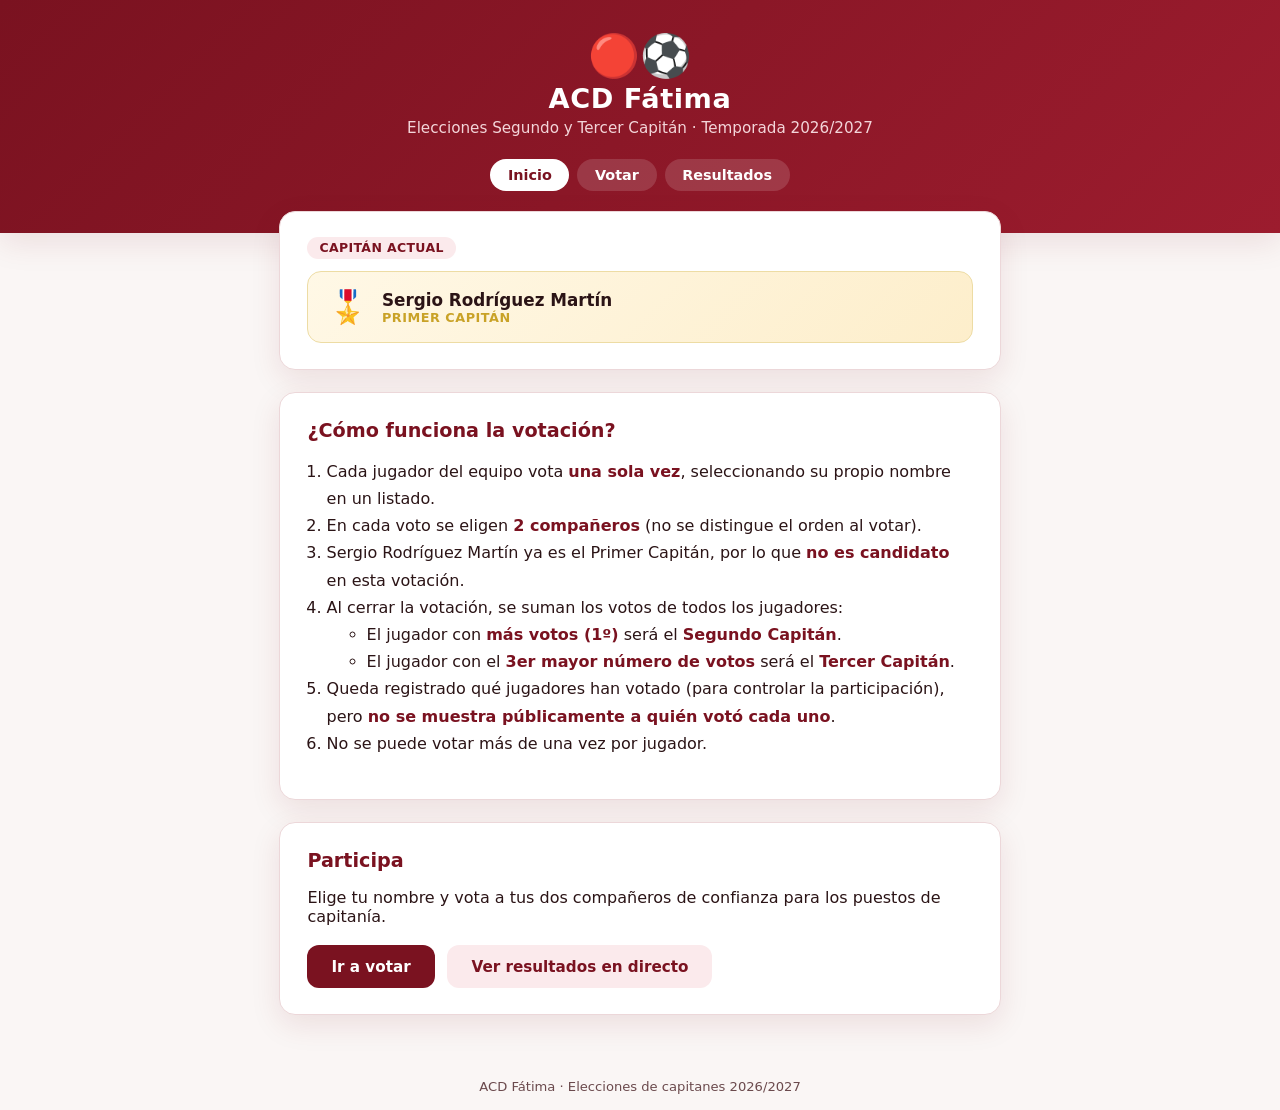
==== index.html @ 531536df "Sitio de elecciones de capitanes ACD Fatima 2026/2027 Web estatica para GitHub Pages: portada con no" ====
<!doctype html>
<html lang="es">
<head>
  <meta charset="UTF-8" />
  <meta name="viewport" content="width=device-width, initial-scale=1.0" />
  <title>Elecciones Capitanes ACD Fátima 2026/2027</title>
  <link rel="stylesheet" href="assets/style.css" />
</head>
<body>
  <header class="top">
    <div class="escudo">🔴⚽</div>
    <h1>ACD Fátima</h1>
    <p>Elecciones Segundo y Tercer Capitán · Temporada 2026/2027</p>
    <nav class="tabs">
      <a href="index.html" class="activo">Inicio</a>
      <a href="votar.html">Votar</a>
      <a href="resultados.html">Resultados</a>
    </nav>
  </header>

  <main>
    <div class="card">
      <span class="pill">Capitán actual</span>
      <div class="capitan-actual" style="margin-top:0.8rem">
        <div class="medalla">🎖️</div>
        <div>
          <div class="nombre">Sergio Rodríguez Martín</div>
          <div class="rol">Primer Capitán</div>
        </div>
      </div>
    </div>

    <div class="card">
      <h2>¿Cómo funciona la votación?</h2>
      <ol class="reglas">
        <li>Cada jugador del equipo vota <strong>una sola vez</strong>, seleccionando su propio nombre en un listado.</li>
        <li>En cada voto se eligen <strong>2 compañeros</strong> (no se distingue el orden al votar).</li>
        <li>Sergio Rodríguez Martín ya es el Primer Capitán, por lo que <strong>no es candidato</strong> en esta votación.</li>
        <li>Al cerrar la votación, se suman los votos de todos los jugadores:
          <ul>
            <li>El jugador con <strong>más votos (1º)</strong> será el <strong>Segundo Capitán</strong>.</li>
            <li>El jugador con el <strong>3er mayor número de votos</strong> será el <strong>Tercer Capitán</strong>.</li>
          </ul>
        </li>
        <li>Queda registrado qué jugadores han votado (para controlar la participación), pero <strong>no se muestra públicamente a quién votó cada uno</strong>.</li>
        <li>No se puede votar más de una vez por jugador.</li>
      </ol>
    </div>

    <div class="card">
      <h2>Participa</h2>
      <p>Elige tu nombre y vota a tus dos compañeros de confianza para los puestos de capitanía.</p>
      <div class="botones">
        <a class="btn btn-primario" href="votar.html">Ir a votar</a>
        <a class="btn btn-secundario" href="resultados.html">Ver resultados en directo</a>
      </div>
    </div>
  </main>

  <footer>ACD Fátima · Elecciones de capitanes 2026/2027</footer>
</body>
</html>
---- assets/style.css ----
:root {
  --rojo-oscuro: #7a1220;
  --rojo: #9c1c2e;
  --rojo-claro: #c94b56;
  --rojo-suave: #fbeaec;
  --dorado: #c9a227;
  --texto: #2b1416;
  --texto-suave: #6b4a4d;
  --fondo: #faf6f5;
  --tarjeta: #ffffff;
  --borde: #ecd7d9;
  --verde-ok: #2f7a4f;
  --sombra: 0 10px 30px rgba(122, 18, 32, 0.1);
}

* {
  box-sizing: border-box;
}

body {
  margin: 0;
  font-family: "Segoe UI", system-ui, -apple-system, sans-serif;
  background: var(--fondo);
  color: var(--texto);
  min-height: 100vh;
}

header.top {
  background: linear-gradient(135deg, var(--rojo-oscuro), var(--rojo));
  color: #fff;
  padding: 2.2rem 1.5rem 2.6rem;
  text-align: center;
  box-shadow: var(--sombra);
}

header.top .escudo {
  font-size: 2.6rem;
  line-height: 1;
  margin-bottom: 0.4rem;
}

header.top h1 {
  margin: 0.2rem 0 0.3rem;
  font-size: 1.7rem;
  letter-spacing: 0.02em;
}

header.top p {
  margin: 0;
  color: #f3d5d9;
  font-size: 0.95rem;
}

nav.tabs {
  display: flex;
  justify-content: center;
  gap: 0.5rem;
  margin-top: 1.4rem;
  flex-wrap: wrap;
}

nav.tabs a {
  color: #fff;
  text-decoration: none;
  padding: 0.5rem 1.1rem;
  border-radius: 999px;
  background: rgba(255, 255, 255, 0.14);
  font-size: 0.9rem;
  font-weight: 600;
  transition: background 0.2s ease;
}

nav.tabs a:hover {
  background: rgba(255, 255, 255, 0.26);
}

nav.tabs a.activo {
  background: #fff;
  color: var(--rojo-oscuro);
}

main {
  max-width: 760px;
  margin: -1.4rem auto 3rem;
  padding: 0 1.2rem;
}

.card {
  background: var(--tarjeta);
  border: 1px solid var(--borde);
  border-radius: 16px;
  box-shadow: var(--sombra);
  padding: 1.6rem 1.7rem;
  margin-bottom: 1.4rem;
}

.card h2 {
  margin-top: 0;
  color: var(--rojo-oscuro);
  font-size: 1.2rem;
}

.card h3 {
  color: var(--rojo-oscuro);
  font-size: 1.02rem;
  margin-bottom: 0.6rem;
}

.pill {
  display: inline-block;
  background: var(--rojo-suave);
  color: var(--rojo-oscuro);
  border-radius: 999px;
  padding: 0.2rem 0.75rem;
  font-size: 0.78rem;
  font-weight: 700;
  letter-spacing: 0.03em;
  text-transform: uppercase;
}

.reglas {
  padding-left: 1.2rem;
  line-height: 1.7;
}

.reglas li strong {
  color: var(--rojo-oscuro);
}

.capitan-actual {
  display: flex;
  align-items: center;
  gap: 0.9rem;
  background: linear-gradient(135deg, #fff8e6, #fdeecb);
  border: 1px solid #eddca4;
  border-radius: 14px;
  padding: 1rem 1.2rem;
}

.capitan-actual .medalla {
  font-size: 2rem;
}

.capitan-actual .nombre {
  font-weight: 700;
  font-size: 1.05rem;
  color: var(--texto);
}

.capitan-actual .rol {
  color: var(--dorado);
  font-weight: 700;
  font-size: 0.8rem;
  text-transform: uppercase;
  letter-spacing: 0.04em;
}

.botones {
  display: flex;
  gap: 0.8rem;
  flex-wrap: wrap;
  margin-top: 1.2rem;
}

.btn {
  display: inline-block;
  padding: 0.8rem 1.5rem;
  border-radius: 12px;
  font-weight: 700;
  font-size: 0.95rem;
  text-decoration: none;
  text-align: center;
  cursor: pointer;
  border: none;
  transition: transform 0.15s ease, box-shadow 0.15s ease;
}

.btn-primario {
  background: var(--rojo-oscuro);
  color: #fff;
}

.btn-primario:hover {
  transform: translateY(-1px);
  box-shadow: 0 6px 18px rgba(122, 18, 32, 0.35);
}

.btn-secundario {
  background: var(--rojo-suave);
  color: var(--rojo-oscuro);
}

.btn-secundario:hover {
  background: #f5d6da;
}

.btn:disabled {
  opacity: 0.5;
  cursor: not-allowed;
  transform: none !important;
  box-shadow: none !important;
}

select,
input[type="text"] {
  width: 100%;
  padding: 0.7rem 0.9rem;
  border-radius: 10px;
  border: 1px solid var(--borde);
  font-size: 1rem;
  background: #fff;
  color: var(--texto);
}

label.campo {
  display: block;
  font-weight: 700;
  color: var(--rojo-oscuro);
  margin-bottom: 0.4rem;
  font-size: 0.92rem;
}

.candidatos-lista {
  display: grid;
  grid-template-columns: repeat(auto-fill, minmax(210px, 1fr));
  gap: 0.6rem;
  margin: 0.8rem 0 1.2rem;
}

.candidato-opcion {
  display: flex;
  align-items: center;
  gap: 0.6rem;
  border: 1px solid var(--borde);
  border-radius: 10px;
  padding: 0.65rem 0.8rem;
  cursor: pointer;
  transition: border-color 0.15s ease, background 0.15s ease;
  user-select: none;
}

.candidato-opcion:has(input:checked) {
  border-color: var(--rojo);
  background: var(--rojo-suave);
}

.candidato-opcion input {
  accent-color: var(--rojo-oscuro);
  width: 18px;
  height: 18px;
}

.candidato-opcion.deshabilitado {
  opacity: 0.4;
  cursor: not-allowed;
}

.contador-seleccion {
  font-size: 0.85rem;
  color: var(--texto-suave);
  margin-bottom: 0.3rem;
}

.mensaje {
  border-radius: 10px;
  padding: 0.85rem 1rem;
  font-size: 0.92rem;
  margin-top: 1rem;
  display: none;
}

.mensaje.visible {
  display: block;
}

.mensaje.info {
  background: #fdeecb;
  color: #7a5b12;
}

.mensaje.error {
  background: #fbe4e6;
  color: #8a1f2b;
}

.mensaje.ok {
  background: #e4f5ea;
  color: var(--verde-ok);
}

table.ranking {
  width: 100%;
  border-collapse: collapse;
  font-size: 0.95rem;
}

table.ranking th,
table.ranking td {
  text-align: left;
  padding: 0.6rem 0.5rem;
  border-bottom: 1px solid var(--borde);
}

table.ranking th {
  color: var(--texto-suave);
  font-size: 0.78rem;
  text-transform: uppercase;
  letter-spacing: 0.03em;
}

tr.puesto-1 {
  background: var(--rojo-suave);
  font-weight: 700;
}

tr.puesto-3 {
  background: #fdf2e0;
  font-weight: 700;
}

.medalla-fila {
  margin-right: 0.35rem;
}

.barra-votos {
  height: 6px;
  border-radius: 4px;
  background: var(--rojo);
  margin-top: 0.3rem;
}

.asistencia-lista {
  display: grid;
  grid-template-columns: repeat(auto-fill, minmax(190px, 1fr));
  gap: 0.4rem;
  font-size: 0.88rem;
}

.asistencia-item {
  display: flex;
  align-items: center;
  gap: 0.5rem;
  padding: 0.35rem 0.5rem;
  border-radius: 8px;
}

.asistencia-item.votado {
  color: var(--verde-ok);
}

.asistencia-item.pendiente {
  color: var(--texto-suave);
}

.progreso-votos {
  font-weight: 700;
  color: var(--rojo-oscuro);
  margin-bottom: 0.6rem;
}

footer {
  text-align: center;
  color: var(--texto-suave);
  font-size: 0.82rem;
  padding: 1rem;
}
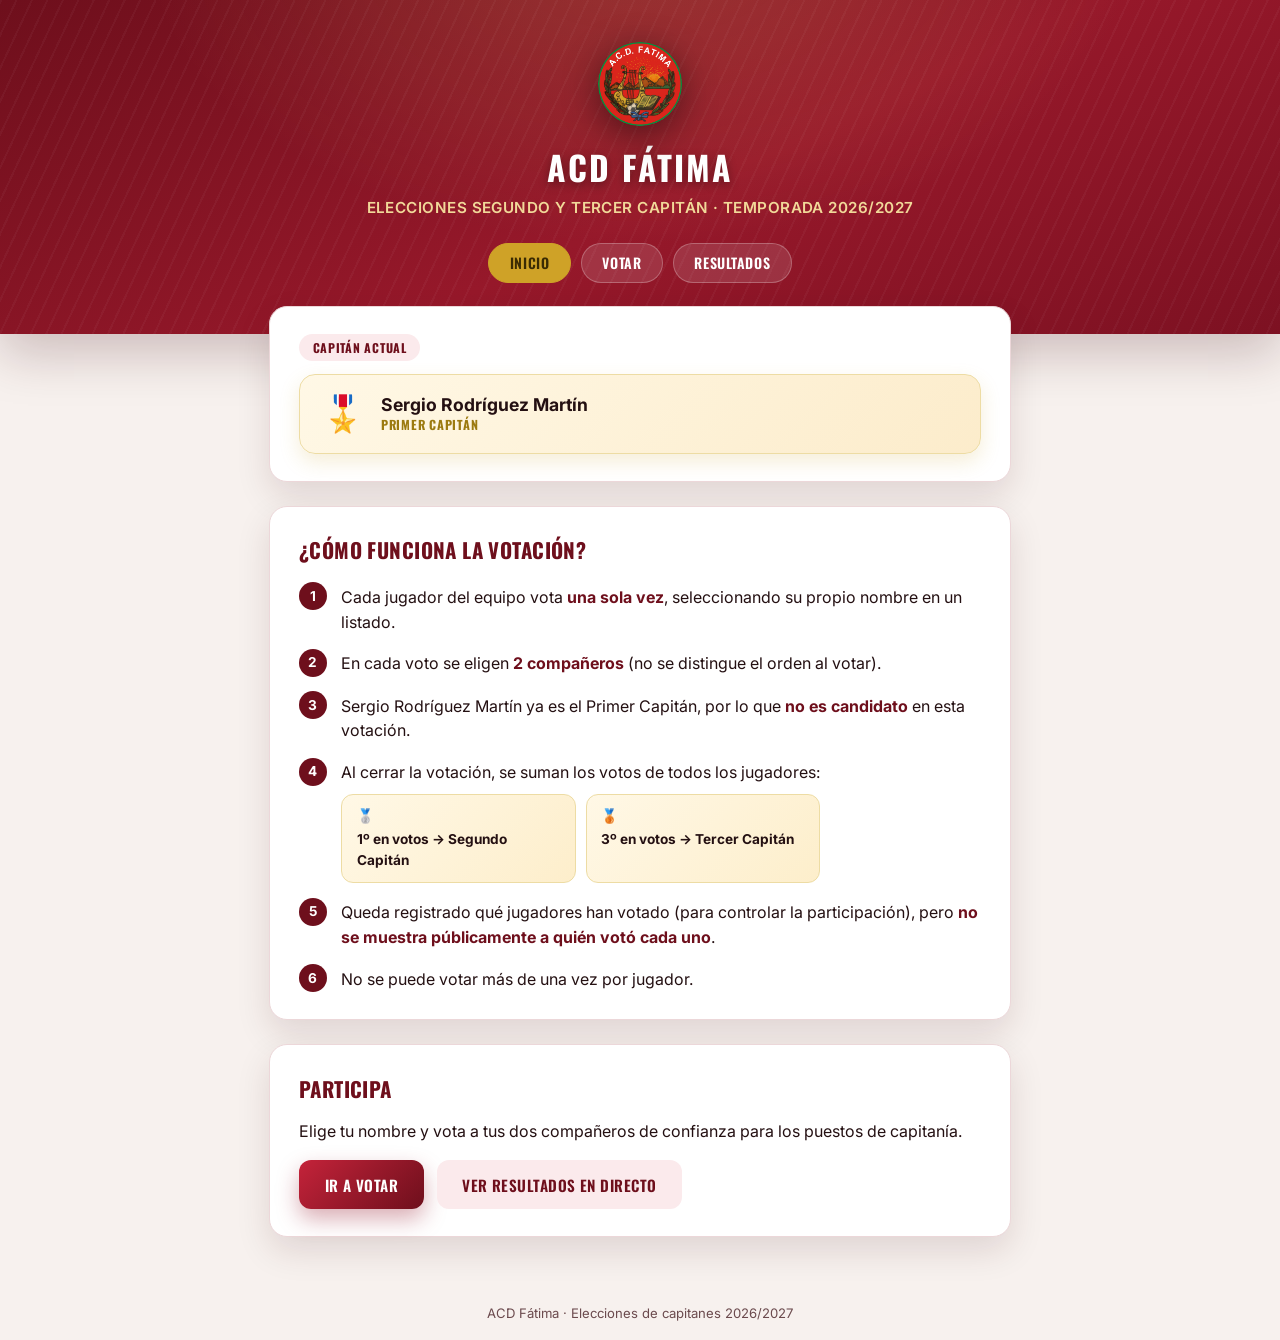
==== commit d81406b1: "Rediseno visual profesional y escudo real del club Sustituye el aspecto de formulario generico por u" ====
--- a/index.html
+++ b/index.html
@@ -4,18 +4,24 @@
   <meta charset="UTF-8" />
   <meta name="viewport" content="width=device-width, initial-scale=1.0" />
   <title>Elecciones Capitanes ACD Fátima 2026/2027</title>
+  <link rel="icon" type="image/png" href="assets/splash.png" />
+  <link rel="preconnect" href="https://fonts.googleapis.com" />
+  <link rel="preconnect" href="https://fonts.gstatic.com" crossorigin />
+  <link href="https://fonts.googleapis.com/css2?family=Oswald:wght@500;600;700&family=Inter:wght@400;500;600;700&display=swap" rel="stylesheet" />
   <link rel="stylesheet" href="assets/style.css" />
 </head>
 <body>
   <header class="top">
-    <div class="escudo">🔴⚽</div>
-    <h1>ACD Fátima</h1>
-    <p>Elecciones Segundo y Tercer Capitán · Temporada 2026/2027</p>
-    <nav class="tabs">
-      <a href="index.html" class="activo">Inicio</a>
-      <a href="votar.html">Votar</a>
-      <a href="resultados.html">Resultados</a>
-    </nav>
+    <div class="header-inner">
+      <img src="assets/splash.png" alt="Escudo ACD Fátima" class="escudo-img" />
+      <h1>ACD Fátima</h1>
+      <p>Elecciones Segundo y Tercer Capitán · Temporada 2026/2027</p>
+      <nav class="tabs">
+        <a href="index.html" class="activo">Inicio</a>
+        <a href="votar.html">Votar</a>
+        <a href="resultados.html">Resultados</a>
+      </nav>
+    </div>
   </header>
 
   <main>
@@ -32,19 +38,38 @@
 
     <div class="card">
       <h2>¿Cómo funciona la votación?</h2>
-      <ol class="reglas">
-        <li>Cada jugador del equipo vota <strong>una sola vez</strong>, seleccionando su propio nombre en un listado.</li>
-        <li>En cada voto se eligen <strong>2 compañeros</strong> (no se distingue el orden al votar).</li>
-        <li>Sergio Rodríguez Martín ya es el Primer Capitán, por lo que <strong>no es candidato</strong> en esta votación.</li>
-        <li>Al cerrar la votación, se suman los votos de todos los jugadores:
-          <ul>
-            <li>El jugador con <strong>más votos (1º)</strong> será el <strong>Segundo Capitán</strong>.</li>
-            <li>El jugador con el <strong>3er mayor número de votos</strong> será el <strong>Tercer Capitán</strong>.</li>
-          </ul>
-        </li>
-        <li>Queda registrado qué jugadores han votado (para controlar la participación), pero <strong>no se muestra públicamente a quién votó cada uno</strong>.</li>
-        <li>No se puede votar más de una vez por jugador.</li>
-      </ol>
+      <div class="reglas-lista">
+        <div class="regla-item">
+          <span class="regla-num">1</span>
+          <p>Cada jugador del equipo vota <strong>una sola vez</strong>, seleccionando su propio nombre en un listado.</p>
+        </div>
+        <div class="regla-item">
+          <span class="regla-num">2</span>
+          <p>En cada voto se eligen <strong>2 compañeros</strong> (no se distingue el orden al votar).</p>
+        </div>
+        <div class="regla-item">
+          <span class="regla-num">3</span>
+          <p>Sergio Rodríguez Martín ya es el Primer Capitán, por lo que <strong>no es candidato</strong> en esta votación.</p>
+        </div>
+        <div class="regla-item">
+          <span class="regla-num">4</span>
+          <div>
+            <p>Al cerrar la votación, se suman los votos de todos los jugadores:</p>
+            <div class="resultado-mini-grid">
+              <div class="resultado-mini">🥈 <strong>1º en votos → Segundo Capitán</strong></div>
+              <div class="resultado-mini">🥉 <strong>3º en votos → Tercer Capitán</strong></div>
+            </div>
+          </div>
+        </div>
+        <div class="regla-item">
+          <span class="regla-num">5</span>
+          <p>Queda registrado qué jugadores han votado (para controlar la participación), pero <strong>no se muestra públicamente a quién votó cada uno</strong>.</p>
+        </div>
+        <div class="regla-item">
+          <span class="regla-num">6</span>
+          <p>No se puede votar más de una vez por jugador.</p>
+        </div>
+      </div>
     </div>
 
     <div class="card">
--- a/assets/style.css
+++ b/assets/style.css
@@ -1,16 +1,19 @@
 :root {
-  --rojo-oscuro: #7a1220;
-  --rojo: #9c1c2e;
+  --rojo-oscuro: #6e0f1c;
+  --rojo: #96182a;
+  --rojo-vivo: #c4233a;
   --rojo-claro: #c94b56;
   --rojo-suave: #fbeaec;
-  --dorado: #c9a227;
-  --texto: #2b1416;
+  --dorado: #cfa227;
+  --dorado-claro: #f1d999;
+  --texto: #241012;
   --texto-suave: #6b4a4d;
-  --fondo: #faf6f5;
+  --fondo: #f7f1ee;
   --tarjeta: #ffffff;
   --borde: #ecd7d9;
   --verde-ok: #2f7a4f;
-  --sombra: 0 10px 30px rgba(122, 18, 32, 0.1);
+  --sombra: 0 14px 34px rgba(60, 8, 16, 0.12);
+  --sombra-fuerte: 0 20px 48px rgba(60, 8, 16, 0.22);
 }
 
 * {
@@ -19,91 +22,142 @@
 
 body {
   margin: 0;
-  font-family: "Segoe UI", system-ui, -apple-system, sans-serif;
+  font-family: "Inter", "Segoe UI", system-ui, -apple-system, sans-serif;
   background: var(--fondo);
   color: var(--texto);
   min-height: 100vh;
 }
 
+h1, h2, h3, .btn, nav.tabs a, .pill, .ranking-etiqueta, .rol {
+  font-family: "Oswald", "Segoe UI", sans-serif;
+}
+
+/* ---------- Cabecera ---------- */
 header.top {
-  background: linear-gradient(135deg, var(--rojo-oscuro), var(--rojo));
+  position: relative;
+  background:
+    radial-gradient(ellipse at 50% -20%, rgba(255, 210, 120, 0.18), transparent 55%),
+    linear-gradient(155deg, var(--rojo-oscuro) 0%, var(--rojo) 55%, #7d1122 100%);
   color: #fff;
-  padding: 2.2rem 1.5rem 2.6rem;
+  padding: 2.6rem 1.5rem 3.2rem;
   text-align: center;
-  box-shadow: var(--sombra);
-}
-
-header.top .escudo {
-  font-size: 2.6rem;
-  line-height: 1;
-  margin-bottom: 0.4rem;
+  box-shadow: var(--sombra-fuerte);
+  overflow: hidden;
+}
+
+header.top::after {
+  content: "";
+  position: absolute;
+  inset: 0;
+  background: repeating-linear-gradient(
+    115deg,
+    rgba(255, 255, 255, 0.035) 0px,
+    rgba(255, 255, 255, 0.035) 2px,
+    transparent 2px,
+    transparent 14px
+  );
+  pointer-events: none;
+}
+
+.header-inner {
+  position: relative;
+  z-index: 1;
+}
+
+.escudo-img {
+  width: 84px;
+  height: 84px;
+  object-fit: contain;
+  border-radius: 50%;
+  filter: drop-shadow(0 8px 18px rgba(0, 0, 0, 0.45));
+  background: radial-gradient(circle, rgba(255, 255, 255, 0.12), transparent 70%);
+  margin-bottom: 0.5rem;
 }
 
 header.top h1 {
-  margin: 0.2rem 0 0.3rem;
-  font-size: 1.7rem;
-  letter-spacing: 0.02em;
+  margin: 0.3rem 0 0.35rem;
+  font-size: 2.1rem;
+  font-weight: 700;
+  letter-spacing: 0.06em;
+  text-transform: uppercase;
+  text-shadow: 0 3px 10px rgba(0, 0, 0, 0.35);
 }
 
 header.top p {
   margin: 0;
-  color: #f3d5d9;
+  color: var(--dorado-claro);
   font-size: 0.95rem;
+  letter-spacing: 0.03em;
+  font-weight: 600;
+  text-transform: uppercase;
 }
 
 nav.tabs {
   display: flex;
   justify-content: center;
-  gap: 0.5rem;
-  margin-top: 1.4rem;
+  gap: 0.6rem;
+  margin-top: 1.6rem;
   flex-wrap: wrap;
 }
 
 nav.tabs a {
   color: #fff;
   text-decoration: none;
-  padding: 0.5rem 1.1rem;
+  padding: 0.55rem 1.3rem;
   border-radius: 999px;
-  background: rgba(255, 255, 255, 0.14);
-  font-size: 0.9rem;
+  background: rgba(255, 255, 255, 0.12);
+  border: 1px solid rgba(255, 255, 255, 0.25);
+  font-size: 0.88rem;
   font-weight: 600;
-  transition: background 0.2s ease;
+  letter-spacing: 0.04em;
+  text-transform: uppercase;
+  transition: background 0.2s ease, transform 0.15s ease;
 }
 
 nav.tabs a:hover {
-  background: rgba(255, 255, 255, 0.26);
+  background: rgba(255, 255, 255, 0.24);
+  transform: translateY(-1px);
 }
 
 nav.tabs a.activo {
-  background: #fff;
-  color: var(--rojo-oscuro);
-}
-
+  background: var(--dorado);
+  border-color: var(--dorado);
+  color: #3a2b03;
+}
+
+/* ---------- Layout ---------- */
 main {
-  max-width: 760px;
-  margin: -1.4rem auto 3rem;
+  max-width: 780px;
+  margin: -1.8rem auto 3rem;
   padding: 0 1.2rem;
+  position: relative;
+  z-index: 2;
 }
 
 .card {
   background: var(--tarjeta);
   border: 1px solid var(--borde);
-  border-radius: 16px;
+  border-radius: 18px;
   box-shadow: var(--sombra);
-  padding: 1.6rem 1.7rem;
-  margin-bottom: 1.4rem;
+  padding: 1.7rem 1.8rem;
+  margin-bottom: 1.5rem;
+  position: relative;
 }
 
 .card h2 {
   margin-top: 0;
   color: var(--rojo-oscuro);
-  font-size: 1.2rem;
+  font-size: 1.3rem;
+  letter-spacing: 0.02em;
+  text-transform: uppercase;
 }
 
 .card h3 {
   color: var(--rojo-oscuro);
-  font-size: 1.02rem;
-  margin-bottom: 0.6rem;
+  font-size: 1.05rem;
+  margin-bottom: 0.7rem;
+  text-transform: uppercase;
+  letter-spacing: 0.02em;
 }
 
 .pill {
@@ -111,50 +165,103 @@
   background: var(--rojo-suave);
   color: var(--rojo-oscuro);
   border-radius: 999px;
-  padding: 0.2rem 0.75rem;
-  font-size: 0.78rem;
-  font-weight: 700;
-  letter-spacing: 0.03em;
-  text-transform: uppercase;
-}
-
-.reglas {
-  padding-left: 1.2rem;
-  line-height: 1.7;
-}
-
-.reglas li strong {
-  color: var(--rojo-oscuro);
-}
-
-.capitan-actual {
+  padding: 0.25rem 0.85rem;
+  font-size: 0.76rem;
+  font-weight: 700;
+  letter-spacing: 0.06em;
+  text-transform: uppercase;
+}
+
+/* ---------- Reglas de la votación ---------- */
+.reglas-lista {
+  display: flex;
+  flex-direction: column;
+  gap: 0.9rem;
+  margin: 0;
+  padding: 0;
+}
+
+.regla-item {
+  display: flex;
+  align-items: flex-start;
+  gap: 0.9rem;
+  line-height: 1.55;
+}
+
+.regla-num {
+  flex: none;
+  width: 28px;
+  height: 28px;
+  border-radius: 50%;
+  background: var(--rojo-oscuro);
+  color: #fff;
+  font-weight: 700;
+  font-size: 0.85rem;
   display: flex;
   align-items: center;
-  gap: 0.9rem;
+  justify-content: center;
+}
+
+.regla-item p {
+  margin: 0.15rem 0 0;
+}
+
+.regla-item strong {
+  color: var(--rojo-oscuro);
+}
+
+.resultado-mini-grid {
+  display: grid;
+  grid-template-columns: repeat(auto-fit, minmax(150px, 1fr));
+  gap: 0.6rem;
+  margin-top: 0.6rem;
+}
+
+.resultado-mini {
   background: linear-gradient(135deg, #fff8e6, #fdeecb);
   border: 1px solid #eddca4;
-  border-radius: 14px;
-  padding: 1rem 1.2rem;
+  border-radius: 12px;
+  padding: 0.7rem 0.9rem;
+  font-size: 0.85rem;
+}
+
+.resultado-mini strong {
+  display: block;
+  color: var(--texto);
+  margin-top: 0.1rem;
+}
+
+/* ---------- Capitán actual ---------- */
+.capitan-actual {
+  display: flex;
+  align-items: center;
+  gap: 1rem;
+  background: linear-gradient(135deg, #fff8e6, #fceccb);
+  border: 1px solid #eddca4;
+  border-radius: 16px;
+  padding: 1.1rem 1.3rem;
+  box-shadow: 0 8px 20px rgba(207, 162, 39, 0.18);
 }
 
 .capitan-actual .medalla {
-  font-size: 2rem;
+  font-size: 2.2rem;
 }
 
 .capitan-actual .nombre {
   font-weight: 700;
-  font-size: 1.05rem;
+  font-size: 1.1rem;
   color: var(--texto);
 }
 
 .capitan-actual .rol {
-  color: var(--dorado);
-  font-weight: 700;
-  font-size: 0.8rem;
-  text-transform: uppercase;
-  letter-spacing: 0.04em;
-}
-
+  color: #9c7a10;
+  font-weight: 700;
+  font-size: 0.78rem;
+  text-transform: uppercase;
+  letter-spacing: 0.06em;
+}
+
+/* ---------- Botones ---------- */
 .botones {
   display: flex;
   gap: 0.8rem;
@@ -164,10 +271,12 @@
 
 .btn {
   display: inline-block;
-  padding: 0.8rem 1.5rem;
+  padding: 0.85rem 1.6rem;
   border-radius: 12px;
-  font-weight: 700;
+  font-weight: 600;
   font-size: 0.95rem;
+  letter-spacing: 0.03em;
+  text-transform: uppercase;
   text-decoration: none;
   text-align: center;
   cursor: pointer;
@@ -176,13 +285,14 @@
 }
 
 .btn-primario {
-  background: var(--rojo-oscuro);
+  background: linear-gradient(135deg, var(--rojo-vivo), var(--rojo-oscuro));
   color: #fff;
+  box-shadow: 0 10px 22px rgba(150, 24, 42, 0.35);
 }
 
 .btn-primario:hover {
-  transform: translateY(-1px);
-  box-shadow: 0 6px 18px rgba(122, 18, 32, 0.35);
+  transform: translateY(-2px);
+  box-shadow: 0 14px 28px rgba(150, 24, 42, 0.45);
 }
 
 .btn-secundario {
@@ -201,10 +311,11 @@
   box-shadow: none !important;
 }
 
+/* ---------- Formulario de voto ---------- */
 select,
 input[type="text"] {
   width: 100%;
-  padding: 0.7rem 0.9rem;
+  padding: 0.75rem 0.95rem;
   border-radius: 10px;
   border: 1px solid var(--borde);
   font-size: 1rem;
@@ -217,53 +328,86 @@
   font-weight: 700;
   color: var(--rojo-oscuro);
   margin-bottom: 0.4rem;
-  font-size: 0.92rem;
+  font-size: 0.85rem;
+  text-transform: uppercase;
+  letter-spacing: 0.04em;
 }
 
 .candidatos-lista {
   display: grid;
-  grid-template-columns: repeat(auto-fill, minmax(210px, 1fr));
-  gap: 0.6rem;
-  margin: 0.8rem 0 1.2rem;
+  grid-template-columns: repeat(auto-fill, minmax(220px, 1fr));
+  gap: 0.7rem;
+  margin: 0.8rem 0 1.3rem;
 }
 
 .candidato-opcion {
   display: flex;
   align-items: center;
-  gap: 0.6rem;
+  gap: 0.7rem;
   border: 1px solid var(--borde);
-  border-radius: 10px;
-  padding: 0.65rem 0.8rem;
+  border-radius: 12px;
+  padding: 0.7rem 0.9rem;
   cursor: pointer;
-  transition: border-color 0.15s ease, background 0.15s ease;
+  transition: border-color 0.15s ease, background 0.15s ease, transform 0.15s ease;
   user-select: none;
+  background: #fff;
+}
+
+.candidato-opcion:hover {
+  transform: translateY(-1px);
+  border-color: var(--rojo-claro);
 }
 
 .candidato-opcion:has(input:checked) {
   border-color: var(--rojo);
   background: var(--rojo-suave);
+  box-shadow: 0 6px 16px rgba(150, 24, 42, 0.15);
 }
 
 .candidato-opcion input {
   accent-color: var(--rojo-oscuro);
   width: 18px;
   height: 18px;
-}
-
-.candidato-opcion.deshabilitado {
+  flex: none;
+}
+
+.candidato-opcion.deshabilitado,
+.candidato-opcion:has(input:disabled) {
   opacity: 0.4;
   cursor: not-allowed;
 }
 
+.candidato-nombre {
+  font-size: 0.94rem;
+}
+
 .contador-seleccion {
   font-size: 0.85rem;
+  font-weight: 600;
   color: var(--texto-suave);
-  margin-bottom: 0.3rem;
-}
-
+  margin-bottom: 0.4rem;
+}
+
+/* ---------- Avatares con iniciales ---------- */
+.avatar {
+  flex: none;
+  width: 40px;
+  height: 40px;
+  border-radius: 50%;
+  background: linear-gradient(135deg, var(--rojo), var(--rojo-oscuro));
+  color: #fff;
+  font-weight: 700;
+  font-size: 0.85rem;
+  display: flex;
+  align-items: center;
+  justify-content: center;
+  letter-spacing: 0.02em;
+}
+
+/* ---------- Mensajes ---------- */
 .mensaje {
   border-radius: 10px;
-  padding: 0.85rem 1rem;
+  padding: 0.9rem 1.05rem;
   font-size: 0.92rem;
   margin-top: 1rem;
   display: none;
@@ -288,45 +432,132 @@
   color: var(--verde-ok);
 }
 
-table.ranking {
-  width: 100%;
-  border-collapse: collapse;
-  font-size: 0.95rem;
-}
-
-table.ranking th,
-table.ranking td {
-  text-align: left;
-  padding: 0.6rem 0.5rem;
-  border-bottom: 1px solid var(--borde);
-}
-
-table.ranking th {
+.mensaje.aviso {
+  background: #fdeecb;
+  color: #7a5b12;
+  margin-top: 0;
+  margin-bottom: 1.1rem;
+}
+
+/* ---------- Ranking de resultados ---------- */
+.ranking-list {
+  display: flex;
+  flex-direction: column;
+  gap: 0.6rem;
+}
+
+.ranking-row {
+  display: flex;
+  align-items: center;
+  gap: 0.9rem;
+  padding: 0.7rem 0.9rem;
+  border-radius: 14px;
+  border: 1px solid var(--borde);
+  background: #fff;
+}
+
+.ranking-row.puesto-1 {
+  background: linear-gradient(135deg, #fdeef0, #fff);
+  border-color: var(--rojo-claro);
+  box-shadow: 0 8px 20px rgba(150, 24, 42, 0.12);
+}
+
+.ranking-row.puesto-3 {
+  background: linear-gradient(135deg, #fff6e2, #fff);
+  border-color: #eddca4;
+  box-shadow: 0 8px 20px rgba(207, 162, 39, 0.14);
+}
+
+.ranking-rank {
+  flex: none;
+  width: 26px;
+  text-align: center;
+  font-weight: 700;
   color: var(--texto-suave);
-  font-size: 0.78rem;
+  font-family: "Oswald", sans-serif;
+}
+
+.ranking-row.puesto-1 .ranking-rank,
+.ranking-row.puesto-3 .ranking-rank {
+  color: var(--rojo-oscuro);
+}
+
+.ranking-info {
+  flex: 1 1 auto;
+  min-width: 0;
+}
+
+.ranking-nombre {
+  font-weight: 600;
+  font-size: 0.96rem;
+  white-space: nowrap;
+  overflow: hidden;
+  text-overflow: ellipsis;
+}
+
+.ranking-etiqueta {
+  font-size: 0.76rem;
+  font-weight: 700;
+  color: var(--rojo-oscuro);
   text-transform: uppercase;
   letter-spacing: 0.03em;
-}
-
-tr.puesto-1 {
+  margin-top: 0.1rem;
+}
+
+.ranking-votos {
+  flex: none;
+  width: 110px;
+  text-align: right;
+}
+
+.ranking-votos-num {
+  font-weight: 700;
+  font-size: 1rem;
+  color: var(--texto);
+  margin-bottom: 0.3rem;
+}
+
+.barra-votos-track {
+  height: 7px;
+  border-radius: 4px;
   background: var(--rojo-suave);
-  font-weight: 700;
-}
-
-tr.puesto-3 {
-  background: #fdf2e0;
-  font-weight: 700;
+  overflow: hidden;
+}
+
+.barra-votos-fill {
+  height: 100%;
+  border-radius: 4px;
+  background: linear-gradient(90deg, var(--rojo), var(--dorado));
+  transition: width 0.6s ease;
 }
 
 .medalla-fila {
-  margin-right: 0.35rem;
-}
-
-.barra-votos {
-  height: 6px;
-  border-radius: 4px;
-  background: var(--rojo);
-  margin-top: 0.3rem;
+  margin-right: 0.3rem;
+}
+
+/* ---------- Control de asistencia ---------- */
+.progreso-votos {
+  font-weight: 700;
+  color: var(--rojo-oscuro);
+  margin-bottom: 0.5rem;
+  font-family: "Oswald", sans-serif;
+  letter-spacing: 0.02em;
+}
+
+.barra-progreso-track {
+  height: 10px;
+  border-radius: 6px;
+  background: var(--rojo-suave);
+  overflow: hidden;
+  margin-bottom: 1.1rem;
+}
+
+.barra-progreso-fill {
+  height: 100%;
+  border-radius: 6px;
+  background: linear-gradient(90deg, var(--dorado), var(--rojo));
+  transition: width 0.6s ease;
+  width: 0%;
 }
 
 .asistencia-lista {
@@ -340,27 +571,22 @@
   display: flex;
   align-items: center;
   gap: 0.5rem;
-  padding: 0.35rem 0.5rem;
+  padding: 0.4rem 0.55rem;
   border-radius: 8px;
 }
 
 .asistencia-item.votado {
   color: var(--verde-ok);
+  font-weight: 600;
 }
 
 .asistencia-item.pendiente {
   color: var(--texto-suave);
-}
-
-.progreso-votos {
-  font-weight: 700;
-  color: var(--rojo-oscuro);
-  margin-bottom: 0.6rem;
 }
 
 footer {
   text-align: center;
   color: var(--texto-suave);
   font-size: 0.82rem;
-  padding: 1rem;
-}
+  padding: 1.2rem;
+}
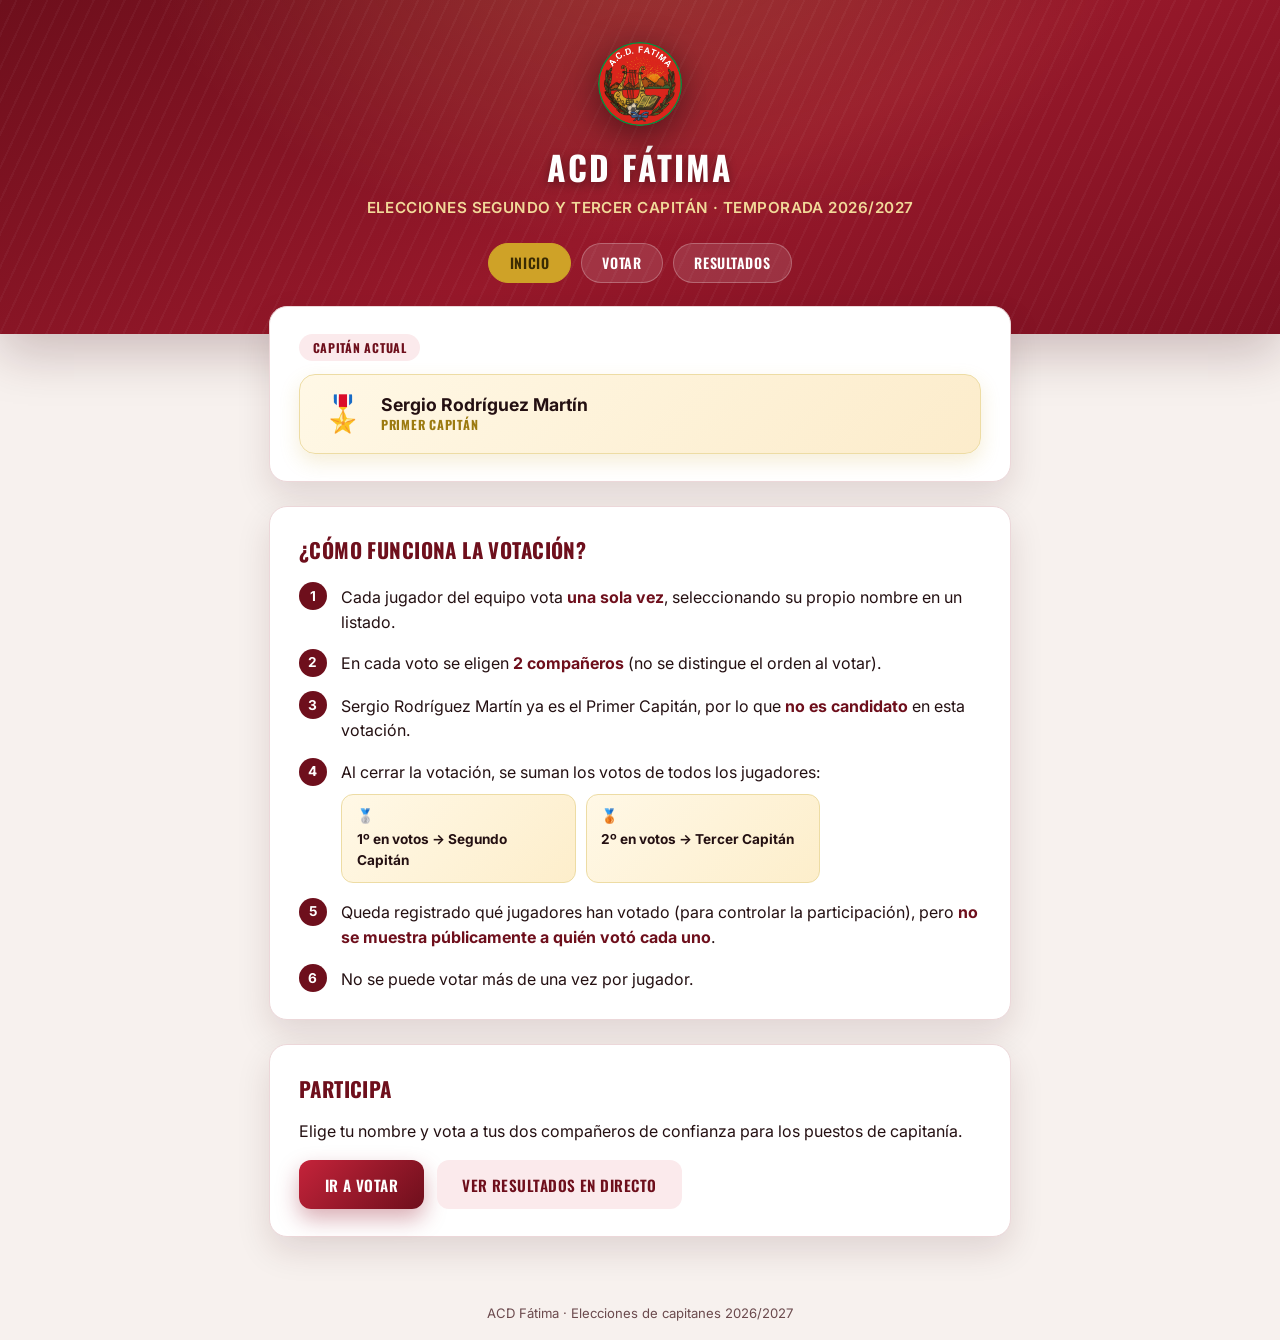
==== commit f7326759: "Corregir regla: el 2o mas votado es Tercer Capitan, no el 3o Simplifica la logica de asignacion de c" ====
--- a/index.html
+++ b/index.html
@@ -57,7 +57,7 @@
             <p>Al cerrar la votación, se suman los votos de todos los jugadores:</p>
             <div class="resultado-mini-grid">
               <div class="resultado-mini">🥈 <strong>1º en votos → Segundo Capitán</strong></div>
-              <div class="resultado-mini">🥉 <strong>3º en votos → Tercer Capitán</strong></div>
+              <div class="resultado-mini">🥉 <strong>2º en votos → Tercer Capitán</strong></div>
             </div>
           </div>
         </div>
--- a/assets/style.css
+++ b/assets/style.css
@@ -462,7 +462,7 @@
   box-shadow: 0 8px 20px rgba(150, 24, 42, 0.12);
 }
 
-.ranking-row.puesto-3 {
+.ranking-row.puesto-2 {
   background: linear-gradient(135deg, #fff6e2, #fff);
   border-color: #eddca4;
   box-shadow: 0 8px 20px rgba(207, 162, 39, 0.14);
@@ -478,7 +478,7 @@
 }
 
 .ranking-row.puesto-1 .ranking-rank,
-.ranking-row.puesto-3 .ranking-rank {
+.ranking-row.puesto-2 .ranking-rank {
   color: var(--rojo-oscuro);
 }
 
